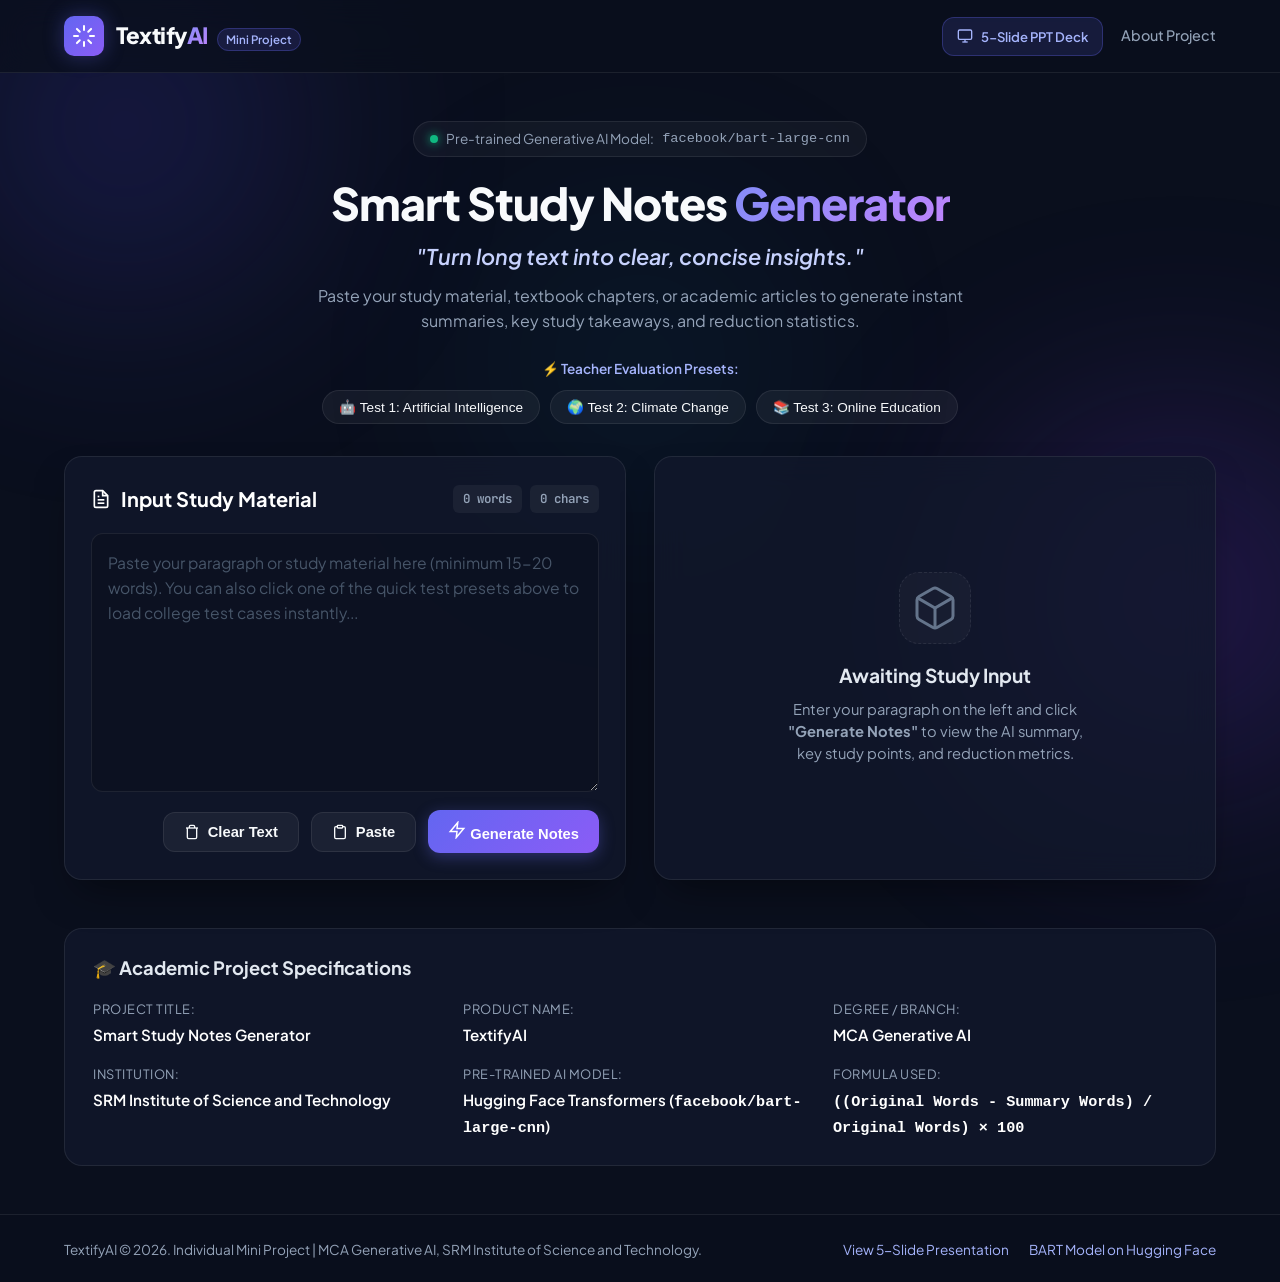
==== templates/index.html @ 0d57dd33 "Initial commit: TextifyAI - Smart Study Notes Generator college mini project" ====
<!DOCTYPE html>
<html lang="en">
<head>
  <meta charset="UTF-8">
  <meta name="viewport" content="width=device-width, initial-scale=1.0">
  <title>TextifyAI - Smart Study Notes Generator</title>
  <meta name="description" content="Turn long text into clear, concise insights using pre-trained Generative AI. College Mini Project for MCA Generative AI, SRM IST.">
  <link rel="preconnect" href="https://fonts.googleapis.com">
  <link rel="preconnect" href="https://fonts.gstatic.com" crossorigin>
  <link href="https://fonts.googleapis.com/css2?family=Plus+Jakarta+Sans:wght@300;400;500;600;700;800&family=JetBrains+Mono:wght@400;500;600&display=swap" rel="stylesheet">
  <link rel="stylesheet" href="/static/css/style.css">
</head>
<body>
  <!-- Background Glow Accents -->
  <div class="glow-orb orb-1"></div>
  <div class="glow-orb orb-2"></div>
  <div class="glow-orb orb-3"></div>

  <!-- Header Navigation -->
  <header class="navbar">
    <div class="container nav-container">
      <div class="brand">
        <div class="brand-icon">
          <svg width="24" height="24" viewBox="0 0 24 24" fill="none" stroke="currentColor" stroke-width="2" stroke-linecap="round" stroke-linejoin="round">
            <path d="M12 2v4M12 18v4M4.93 4.93l2.83 2.83M16.24 16.24l2.83 2.83M2 12h4M18 12h4M4.93 19.07l2.83-2.83M16.24 7.76l2.83-2.83"/>
          </svg>
        </div>
        <div class="brand-text">
          <span class="brand-title">Textify<span class="gradient-text">AI</span></span>
          <span class="brand-badge">Mini Project</span>
        </div>
      </div>
      <div class="nav-links">
        <a href="/slides" class="btn btn-secondary btn-sm" target="_blank">
          <svg width="16" height="16" viewBox="0 0 24 24" fill="none" stroke="currentColor" stroke-width="2">
            <rect x="2" y="3" width="20" height="14" rx="2" ry="2"/>
            <line x1="8" y1="21" x2="16" y2="21"/>
            <line x1="12" y1="17" x2="12" y2="21"/>
          </svg>
          5-Slide PPT Deck
        </a>
        <a href="#about" class="nav-link">About Project</a>
      </div>
    </div>
  </header>

  <!-- Hero Section -->
  <main class="main-wrapper">
    <section class="hero-section container">
      <div class="hero-badge">
        <span class="pulse-dot"></span>
        Pre-trained Generative AI Model: <code>facebook/bart-large-cnn</code>
      </div>
      <h1 class="main-heading">
        Smart Study Notes <span class="gradient-text">Generator</span>
      </h1>
      <p class="tagline">"Turn long text into clear, concise insights."</p>
      <p class="sub-tagline">Paste your study material, textbook chapters, or academic articles to generate instant summaries, key study takeaways, and reduction statistics.</p>

      <!-- Quick Test Preset Buttons -->
      <div class="presets-wrapper">
        <span class="presets-label">⚡ Teacher Evaluation Presets:</span>
        <div class="preset-buttons">
          <button type="button" class="preset-btn" id="btn-sample-ai">
            🤖 Test 1: Artificial Intelligence
          </button>
          <button type="button" class="preset-btn" id="btn-sample-climate">
            🌍 Test 2: Climate Change
          </button>
          <button type="button" class="preset-btn" id="btn-sample-education">
            📚 Test 3: Online Education
          </button>
        </div>
      </div>
    </section>

    <!-- Interactive Input & Result Section -->
    <section class="container app-grid">
      <!-- Input Card -->
      <div class="card input-card">
        <div class="card-header">
          <div class="card-title-group">
            <svg width="20" height="20" viewBox="0 0 24 24" fill="none" stroke="currentColor" stroke-width="2">
              <path d="M14 2H6a2 2 0 0 0-2 2v16a2 2 0 0 0 2 2h12a2 2 0 0 0 2-2V8z"/>
              <polyline points="14 2 14 8 20 8"/>
              <line x1="16" y1="13" x2="8" y2="13"/>
              <line x1="16" y1="17" x2="8" y2="17"/>
              <polyline points="10 9 9 9 8 9"/>
            </svg>
            <h2>Input Study Material</h2>
          </div>
          <div class="counter-group">
            <span class="counter-badge" id="word-count-badge">0 words</span>
            <span class="counter-badge" id="char-count-badge">0 chars</span>
          </div>
        </div>

        <div class="textarea-wrapper">
          <textarea 
            id="text-input" 
            placeholder="Paste your paragraph or study material here (minimum 15-20 words). You can also click one of the quick test presets above to load college test cases instantly..."
            rows="9"
          ></textarea>
        </div>

        <!-- Alert Notification Box -->
        <div id="alert-box" class="alert-box hidden">
          <svg width="18" height="18" viewBox="0 0 24 24" fill="none" stroke="currentColor" stroke-width="2">
            <circle cx="12" cy="12" r="10"/>
            <line x1="12" y1="8" x2="12" y2="12"/>
            <line x1="12" y1="16" x2="12.01" y2="16"/>
          </svg>
          <span id="alert-message">Please enter some text to summarize.</span>
        </div>

        <div class="card-actions">
          <button type="button" id="btn-clear" class="btn btn-outline">
            <svg width="16" height="16" viewBox="0 0 24 24" fill="none" stroke="currentColor" stroke-width="2">
              <polyline points="3 6 5 6 21 6"/>
              <path d="M19 6v14a2 2 0 0 1-2 2H7a2 2 0 0 1-2-2V6m3 0V4a2 2 0 0 1 2-2h4a2 2 0 0 1 2 2v2"/>
            </svg>
            Clear Text
          </button>
          <button type="button" id="btn-paste" class="btn btn-outline">
            <svg width="16" height="16" viewBox="0 0 24 24" fill="none" stroke="currentColor" stroke-width="2">
              <path d="M16 4h2a2 2 0 0 1 2 2v14a2 2 0 0 1-2 2H6a2 2 0 0 1-2-2V6a2 2 0 0 1 2-2h2"/>
              <rect x="8" y="2" width="8" height="4" rx="1" ry="1"/>
            </svg>
            Paste
          </button>
          <button type="button" id="btn-generate" class="btn btn-primary">
            <span class="btn-text">
              <svg width="18" height="18" viewBox="0 0 24 24" fill="none" stroke="currentColor" stroke-width="2">
                <polygon points="13 2 3 14 12 14 11 22 21 10 12 10 13 2"/>
              </svg>
              Generate Notes
            </span>
            <span class="btn-loader hidden">
              <span class="spinner"></span>
              Synthesizing Notes...
            </span>
          </button>
        </div>
      </div>

      <!-- Results Card (Revealed on output) -->
      <div class="card results-card" id="results-card">
        <!-- Placeholder Empty State -->
        <div id="empty-state" class="empty-state">
          <div class="empty-icon">
            <svg width="48" height="48" viewBox="0 0 24 24" fill="none" stroke="currentColor" stroke-width="1.5">
              <path d="M21 16V8a2 2 0 0 0-1-1.73l-7-4a2 2 0 0 0-2 0l-7 4A2 2 0 0 0 3 8v8a2 2 0 0 0 1 1.73l7 4a2 2 0 0 0 2 0l7-4A2 2 0 0 0 21 16z"/>
              <polyline points="3.27 6.96 12 12.01 20.73 6.96"/>
              <line x1="12" y1="22.08" x2="12" y2="12"/>
            </svg>
          </div>
          <h3>Awaiting Study Input</h3>
          <p>Enter your paragraph on the left and click <strong>"Generate Notes"</strong> to view the AI summary, key study points, and reduction metrics.</p>
        </div>

        <!-- Populated Results Container -->
        <div id="results-container" class="results-container hidden">
          <!-- Statistics Section -->
          <div class="stats-grid">
            <div class="stat-card">
              <div class="stat-label">Original Words</div>
              <div class="stat-value" id="stat-orig-words">0</div>
              <div class="stat-meta">Input Length</div>
            </div>
            <div class="stat-card">
              <div class="stat-label">Summary Words</div>
              <div class="stat-value" id="stat-summ-words">0</div>
              <div class="stat-meta">Generated Abstract</div>
            </div>
            <div class="stat-card highlight-card">
              <div class="stat-label">Text Reduced</div>
              <div class="stat-value highlight-value" id="stat-reduction">0.00%</div>
              <div class="progress-bar-container">
                <div class="progress-bar-fill" id="reduction-bar" style="width: 0%;"></div>
              </div>
            </div>
          </div>

          <!-- Summary Block -->
          <div class="result-block">
            <div class="result-block-header">
              <div class="block-title">
                <svg width="18" height="18" viewBox="0 0 24 24" fill="none" stroke="currentColor" stroke-width="2">
                  <path d="M2 3h6a4 4 0 0 1 4 4v14a3 3 0 0 0-3-3H2z"/>
                  <path d="M22 3h-6a4 4 0 0 0-4 4v14a3 3 0 0 1 3-3h7z"/>
                </svg>
                <h3>Generated Summary</h3>
                <span class="badge-mini">BART-Large-CNN</span>
              </div>
              <div class="block-actions">
                <button type="button" class="action-btn" id="btn-tts" title="Read summary aloud">
                  <svg width="16" height="16" viewBox="0 0 24 24" fill="none" stroke="currentColor" stroke-width="2">
                    <polygon points="11 5 6 9 2 9 2 15 6 15 11 19 11 5"/>
                    <path d="M19.07 4.93a10 10 0 0 1 0 14.14M15.54 8.46a5 5 0 0 1 0 7.07"/>
                  </svg>
                  Listen
                </button>
                <button type="button" class="action-btn" id="btn-copy-summary" title="Copy summary">
                  <svg width="16" height="16" viewBox="0 0 24 24" fill="none" stroke="currentColor" stroke-width="2">
                    <rect x="9" y="9" width="13" height="13" rx="2" ry="2"/>
                    <path d="M5 15H4a2 2 0 0 1-2-2V4a2 2 0 0 1 2-2h9a2 2 0 0 1 2 2v1"/>
                  </svg>
                  Copy
                </button>
              </div>
            </div>
            <div class="summary-content" id="summary-text">
              <!-- Summary will be inserted here -->
            </div>
          </div>

          <!-- Key Points Block -->
          <div class="result-block">
            <div class="result-block-header">
              <div class="block-title">
                <svg width="18" height="18" viewBox="0 0 24 24" fill="none" stroke="currentColor" stroke-width="2">
                  <line x1="8" y1="6" x2="21" y2="6"/>
                  <line x1="8" y1="12" x2="21" y2="12"/>
                  <line x1="8" y1="18" x2="21" y2="18"/>
                  <line x1="3" y1="6" x2="3.01" y2="6"/>
                  <line x1="3" y1="12" x2="3.01" y2="12"/>
                  <line x1="3" y1="18" x2="3.01" y2="18"/>
                </svg>
                <h3>Salient Key Points</h3>
                <span class="badge-mini">Study Takeaways</span>
              </div>
              <button type="button" class="action-btn" id="btn-copy-points" title="Copy key points">
                <svg width="16" height="16" viewBox="0 0 24 24" fill="none" stroke="currentColor" stroke-width="2">
                  <rect x="9" y="9" width="13" height="13" rx="2" ry="2"/>
                  <path d="M5 15H4a2 2 0 0 1-2-2V4a2 2 0 0 1 2-2h9a2 2 0 0 1 2 2v1"/>
                </svg>
                Copy
              </button>
            </div>
            <ul class="key-points-list" id="key-points-list">
              <!-- Key points inserted dynamically -->
            </ul>
          </div>
        </div>
      </div>
    </section>

    <!-- Academic Metadata & Information Section -->
    <section class="container info-section" id="about">
      <div class="info-card">
        <h3>🎓 Academic Project Specifications</h3>
        <div class="info-grid">
          <div class="info-item">
            <span class="info-label">Project Title:</span>
            <span class="info-val">Smart Study Notes Generator</span>
          </div>
          <div class="info-item">
            <span class="info-label">Product Name:</span>
            <span class="info-val">TextifyAI</span>
          </div>
          <div class="info-item">
            <span class="info-label">Degree / Branch:</span>
            <span class="info-val">MCA Generative AI</span>
          </div>
          <div class="info-item">
            <span class="info-label">Institution:</span>
            <span class="info-val">SRM Institute of Science and Technology</span>
          </div>
          <div class="info-item">
            <span class="info-label">Pre-trained AI Model:</span>
            <span class="info-val">Hugging Face Transformers (<code>facebook/bart-large-cnn</code>)</span>
          </div>
          <div class="info-item">
            <span class="info-label">Formula Used:</span>
            <span class="info-val"><code>((Original Words - Summary Words) / Original Words) × 100</code></span>
          </div>
        </div>
      </div>
    </section>
  </main>

  <!-- Footer -->
  <footer class="footer">
    <div class="container footer-content">
      <p>TextifyAI &copy; 2026. Individual Mini Project | MCA Generative AI, SRM Institute of Science and Technology.</p>
      <div class="footer-links">
        <a href="/slides" target="_blank">View 5-Slide Presentation</a>
        <a href="https://huggingface.co/facebook/bart-large-cnn" target="_blank" rel="noopener">BART Model on Hugging Face</a>
      </div>
    </div>
  </footer>

  <script src="/static/js/script.js"></script>
</body>
</html>
---- static/css/style.css ----
/* 
  TextifyAI - Modern AI-Themed CSS Stylesheet
  Design: Glassmorphism, Deep Violet & Slate palette, Responsive Layout
*/

:root {
  --bg-dark: #0a0f1d;
  --bg-card: rgba(18, 25, 44, 0.75);
  --bg-card-hover: rgba(26, 36, 62, 0.85);
  --border-color: rgba(255, 255, 255, 0.08);
  --border-focus: rgba(99, 102, 241, 0.6);
  --primary: #6366f1;
  --primary-glow: rgba(99, 102, 241, 0.35);
  --secondary: #8b5cf6;
  --accent-green: #10b981;
  --accent-cyan: #06b6d4;
  --text-main: #f8fafc;
  --text-muted: #94a3b8;
  --radius-lg: 18px;
  --radius-md: 12px;
  --radius-sm: 8px;
  --shadow-main: 0 20px 40px -15px rgba(0, 0, 0, 0.5);
  --transition: all 0.25s cubic-bezier(0.16, 1, 0.3, 1);
}

* {
  box-sizing: border-box;
  margin: 0;
  padding: 0;
}

body {
  background-color: var(--bg-dark);
  color: var(--text-main);
  font-family: 'Plus Jakarta Sans', sans-serif;
  line-height: 1.6;
  min-height: 100vh;
  position: relative;
  overflow-x: hidden;
}

/* Atmospheric Glow Orbs */
.glow-orb {
  position: fixed;
  border-radius: 50%;
  filter: blur(120px);
  z-index: -1;
  pointer-events: none;
  opacity: 0.4;
}

.orb-1 {
  width: 450px;
  height: 450px;
  background: radial-gradient(circle, #4f46e5 0%, transparent 70%);
  top: -100px;
  left: -100px;
}

.orb-2 {
  width: 500px;
  height: 500px;
  background: radial-gradient(circle, #7c3aed 0%, transparent 70%);
  bottom: 50px;
  right: -150px;
}

.orb-3 {
  width: 350px;
  height: 350px;
  background: radial-gradient(circle, #0284c7 0%, transparent 70%);
  top: 40%;
  left: 50%;
  transform: translate(-50%, -50%);
  opacity: 0.2;
}

/* Container */
.container {
  width: 100%;
  max-width: 1200px;
  margin: 0 auto;
  padding: 0 24px;
}

/* Header & Navbar */
.navbar {
  position: sticky;
  top: 0;
  z-index: 50;
  background: rgba(10, 15, 29, 0.75);
  backdrop-filter: blur(14px);
  border-bottom: 1px solid var(--border-color);
  padding: 16px 0;
}

.nav-container {
  display: flex;
  align-items: center;
  justify-content: space-between;
}

.brand {
  display: flex;
  align-items: center;
  gap: 12px;
}

.brand-icon {
  width: 40px;
  height: 40px;
  border-radius: 10px;
  background: linear-gradient(135deg, var(--primary), var(--secondary));
  display: flex;
  align-items: center;
  justify-content: center;
  color: #fff;
  box-shadow: 0 0 20px var(--primary-glow);
}

.brand-title {
  font-size: 1.4rem;
  font-weight: 800;
  letter-spacing: -0.5px;
}

.gradient-text {
  background: linear-gradient(135deg, #818cf8, #c084fc);
  -webkit-background-clip: text;
  -webkit-text-fill-color: transparent;
}

.brand-badge {
  font-size: 0.72rem;
  font-weight: 600;
  background: rgba(99, 102, 241, 0.15);
  color: #a5b4fc;
  border: 1px solid rgba(99, 102, 241, 0.3);
  padding: 3px 8px;
  border-radius: 20px;
  margin-left: 6px;
}

.nav-links {
  display: flex;
  align-items: center;
  gap: 18px;
}

.nav-link {
  color: var(--text-muted);
  text-decoration: none;
  font-size: 0.9rem;
  font-weight: 500;
  transition: var(--transition);
}

.nav-link:hover {
  color: var(--text-main);
}

/* Hero Section */
.hero-section {
  text-align: center;
  padding: 48px 0 32px;
}

.hero-badge {
  display: inline-flex;
  align-items: center;
  gap: 8px;
  padding: 6px 16px;
  background: rgba(255, 255, 255, 0.04);
  border: 1px solid var(--border-color);
  border-radius: 30px;
  font-size: 0.85rem;
  color: var(--text-muted);
  margin-bottom: 20px;
}

.pulse-dot {
  width: 8px;
  height: 8px;
  background-color: var(--accent-green);
  border-radius: 50%;
  box-shadow: 0 0 10px var(--accent-green);
  animation: pulse 2s infinite;
}

@keyframes pulse {
  0% { transform: scale(0.95); box-shadow: 0 0 0 0 rgba(16, 185, 129, 0.7); }
  70% { transform: scale(1); box-shadow: 0 0 0 8px rgba(16, 185, 129, 0); }
  100% { transform: scale(0.95); box-shadow: 0 0 0 0 rgba(16, 185, 129, 0); }
}

.main-heading {
  font-size: 2.8rem;
  font-weight: 800;
  line-height: 1.15;
  letter-spacing: -1px;
  margin-bottom: 12px;
}

.tagline {
  font-size: 1.35rem;
  font-weight: 600;
  color: #c7d2fe;
  font-style: italic;
  margin-bottom: 8px;
}

.sub-tagline {
  font-size: 1rem;
  color: var(--text-muted);
  max-width: 680px;
  margin: 0 auto 24px;
}

/* Preset Buttons Wrapper */
.presets-wrapper {
  margin-top: 10px;
  display: flex;
  flex-direction: column;
  align-items: center;
  gap: 10px;
}

.presets-label {
  font-size: 0.85rem;
  font-weight: 600;
  color: #a5b4fc;
}

.preset-buttons {
  display: flex;
  flex-wrap: wrap;
  justify-content: center;
  gap: 10px;
}

.preset-btn {
  background: rgba(255, 255, 255, 0.05);
  border: 1px solid var(--border-color);
  color: var(--text-main);
  padding: 8px 16px;
  border-radius: 20px;
  font-size: 0.85rem;
  font-weight: 500;
  cursor: pointer;
  transition: var(--transition);
}

.preset-btn:hover {
  background: rgba(99, 102, 241, 0.18);
  border-color: rgba(99, 102, 241, 0.4);
  color: #fff;
  transform: translateY(-2px);
}

/* Application Grid */
.app-grid {
  display: grid;
  grid-template-columns: 1fr 1fr;
  gap: 28px;
  margin-bottom: 48px;
}

@media (max-width: 900px) {
  .app-grid {
    grid-template-columns: 1fr;
  }
}

/* Card Styling */
.card {
  background: var(--bg-card);
  border: 1px solid var(--border-color);
  border-radius: var(--radius-lg);
  padding: 26px;
  box-shadow: var(--shadow-main);
  backdrop-filter: blur(16px);
  display: flex;
  flex-direction: column;
  transition: var(--transition);
}

.card:hover {
  border-color: rgba(255, 255, 255, 0.12);
}

.card-header {
  display: flex;
  align-items: center;
  justify-content: space-between;
  margin-bottom: 18px;
}

.card-title-group {
  display: flex;
  align-items: center;
  gap: 10px;
  color: #fff;
}

.card-title-group h2 {
  font-size: 1.25rem;
  font-weight: 700;
}

.counter-group {
  display: flex;
  gap: 8px;
}

.counter-badge {
  font-size: 0.78rem;
  font-weight: 600;
  padding: 4px 10px;
  background: rgba(255, 255, 255, 0.05);
  border-radius: 6px;
  color: var(--text-muted);
  font-family: 'JetBrains Mono', monospace;
}

/* Textarea */
.textarea-wrapper {
  flex: 1;
  display: flex;
}

textarea {
  width: 100%;
  background: rgba(10, 15, 29, 0.6);
  border: 1px solid var(--border-color);
  border-radius: var(--radius-md);
  padding: 16px;
  color: var(--text-main);
  font-size: 0.98rem;
  line-height: 1.6;
  resize: vertical;
  outline: none;
  transition: var(--transition);
  font-family: inherit;
}

textarea:focus {
  border-color: var(--border-focus);
  box-shadow: 0 0 0 3px var(--primary-glow);
}

textarea::placeholder {
  color: #475569;
}

/* Card Actions */
.card-actions {
  display: flex;
  align-items: center;
  justify-content: flex-end;
  gap: 12px;
  margin-top: 18px;
}

/* Buttons */
.btn {
  display: inline-flex;
  align-items: center;
  justify-content: center;
  gap: 8px;
  padding: 11px 20px;
  border-radius: var(--radius-md);
  font-size: 0.92rem;
  font-weight: 600;
  cursor: pointer;
  transition: var(--transition);
  border: none;
  text-decoration: none;
}

.btn-sm {
  padding: 8px 14px;
  font-size: 0.82rem;
}

.btn-primary {
  background: linear-gradient(135deg, var(--primary), var(--secondary));
  color: #fff;
  box-shadow: 0 4px 15px var(--primary-glow);
}

.btn-primary:hover:not(:disabled) {
  opacity: 0.92;
  transform: translateY(-2px);
  box-shadow: 0 8px 25px var(--primary-glow);
}

.btn-outline {
  background: rgba(255, 255, 255, 0.05);
  border: 1px solid var(--border-color);
  color: var(--text-main);
}

.btn-outline:hover {
  background: rgba(255, 255, 255, 0.1);
  color: #fff;
}

.btn-secondary {
  background: rgba(99, 102, 241, 0.15);
  border: 1px solid rgba(99, 102, 241, 0.3);
  color: #a5b4fc;
}

.btn-secondary:hover {
  background: rgba(99, 102, 241, 0.25);
  color: #fff;
}

.btn:disabled {
  opacity: 0.5;
  cursor: not-allowed;
  transform: none;
}

/* Spinner */
.spinner {
  display: inline-block;
  width: 16px;
  height: 16px;
  border: 2px solid rgba(255, 255, 255, 0.3);
  border-radius: 50%;
  border-top-color: #fff;
  animation: spin 0.8s linear infinite;
}

@keyframes spin {
  to { transform: rotate(360deg); }
}

/* Alert Notification */
.alert-box {
  display: flex;
  align-items: center;
  gap: 10px;
  padding: 12px 16px;
  background: rgba(239, 68, 68, 0.15);
  border: 1px solid rgba(239, 68, 68, 0.35);
  border-radius: var(--radius-md);
  color: #fca5a5;
  font-size: 0.9rem;
  margin-top: 14px;
}

/* Results Section & Empty State */
.empty-state {
  display: flex;
  flex-direction: column;
  align-items: center;
  justify-content: center;
  text-align: center;
  height: 100%;
  min-height: 350px;
  color: var(--text-muted);
}

.empty-icon {
  width: 72px;
  height: 72px;
  border-radius: 20px;
  background: rgba(255, 255, 255, 0.03);
  border: 1px dashed var(--border-color);
  display: flex;
  align-items: center;
  justify-content: center;
  margin-bottom: 16px;
  color: #64748b;
}

.empty-state h3 {
  font-size: 1.2rem;
  color: #e2e8f0;
  margin-bottom: 8px;
}

.empty-state p {
  font-size: 0.92rem;
  max-width: 320px;
  line-height: 1.5;
}

/* Populated Results Container */
.results-container {
  display: flex;
  flex-direction: column;
  gap: 22px;
  animation: fadeIn 0.4s ease;
}

@keyframes fadeIn {
  from { opacity: 0; transform: translateY(10px); }
  to { opacity: 1; transform: translateY(0); }
}

/* Stats Dashboard */
.stats-grid {
  display: grid;
  grid-template-columns: repeat(3, 1fr);
  gap: 14px;
}

.stat-card {
  background: rgba(10, 15, 29, 0.5);
  border: 1px solid var(--border-color);
  border-radius: var(--radius-md);
  padding: 14px 16px;
  display: flex;
  flex-direction: column;
}

.stat-label {
  font-size: 0.78rem;
  font-weight: 600;
  text-transform: uppercase;
  letter-spacing: 0.5px;
  color: var(--text-muted);
  margin-bottom: 6px;
}

.stat-value {
  font-size: 1.8rem;
  font-weight: 800;
  font-family: 'JetBrains Mono', monospace;
  color: #fff;
  line-height: 1.1;
}

.stat-meta {
  font-size: 0.75rem;
  color: #64748b;
  margin-top: 4px;
}

.highlight-card {
  background: linear-gradient(135deg, rgba(16, 185, 129, 0.1), rgba(6, 182, 212, 0.1));
  border-color: rgba(16, 185, 129, 0.3);
}

.highlight-value {
  color: #34d399;
}

.progress-bar-container {
  width: 100%;
  height: 6px;
  background: rgba(255, 255, 255, 0.1);
  border-radius: 4px;
  overflow: hidden;
  margin-top: 8px;
}

.progress-bar-fill {
  height: 100%;
  background: linear-gradient(90deg, #10b981, #06b6d4);
  transition: width 0.8s cubic-bezier(0.16, 1, 0.3, 1);
}

/* Result Blocks */
.result-block {
  background: rgba(10, 15, 29, 0.5);
  border: 1px solid var(--border-color);
  border-radius: var(--radius-md);
  padding: 18px;
}

.result-block-header {
  display: flex;
  align-items: center;
  justify-content: space-between;
  margin-bottom: 12px;
}

.block-title {
  display: flex;
  align-items: center;
  gap: 8px;
  color: #fff;
}

.block-title h3 {
  font-size: 1.05rem;
  font-weight: 700;
}

.badge-mini {
  font-size: 0.7rem;
  font-weight: 600;
  padding: 2px 8px;
  background: rgba(99, 102, 241, 0.15);
  border: 1px solid rgba(99, 102, 241, 0.3);
  color: #a5b4fc;
  border-radius: 12px;
  font-family: 'JetBrains Mono', monospace;
}

.block-actions {
  display: flex;
  gap: 8px;
}

.action-btn {
  background: rgba(255, 255, 255, 0.05);
  border: 1px solid var(--border-color);
  color: var(--text-muted);
  padding: 5px 10px;
  border-radius: 6px;
  font-size: 0.78rem;
  font-weight: 600;
  cursor: pointer;
  display: inline-flex;
  align-items: center;
  gap: 5px;
  transition: var(--transition);
}

.action-btn:hover {
  background: rgba(255, 255, 255, 0.12);
  color: #fff;
}

.summary-content {
  font-size: 0.98rem;
  line-height: 1.7;
  color: #e2e8f0;
}

.key-points-list {
  list-style: none;
  display: flex;
  flex-direction: column;
  gap: 10px;
}

.key-points-list li {
  position: relative;
  padding-left: 24px;
  font-size: 0.93rem;
  line-height: 1.55;
  color: #cbd5e1;
}

.key-points-list li::before {
  content: "•";
  position: absolute;
  left: 6px;
  color: var(--accent-green);
  font-size: 1.3rem;
  line-height: 1;
}

/* Info Section */
.info-section {
  margin-bottom: 48px;
}

.info-card {
  background: var(--bg-card);
  border: 1px solid var(--border-color);
  border-radius: var(--radius-lg);
  padding: 24px 28px;
}

.info-card h3 {
  font-size: 1.15rem;
  font-weight: 700;
  margin-bottom: 16px;
  color: #e2e8f0;
}

.info-grid {
  display: grid;
  grid-template-columns: repeat(auto-fit, minmax(280px, 1fr));
  gap: 16px;
}

.info-item {
  display: flex;
  flex-direction: column;
  gap: 4px;
}

.info-label {
  font-size: 0.8rem;
  color: var(--text-muted);
  text-transform: uppercase;
  letter-spacing: 0.5px;
}

.info-val {
  font-size: 0.95rem;
  font-weight: 600;
  color: #fff;
}

/* Footer */
.footer {
  border-top: 1px solid var(--border-color);
  background: rgba(10, 15, 29, 0.85);
  padding: 24px 0;
  font-size: 0.85rem;
  color: var(--text-muted);
}

.footer-content {
  display: flex;
  align-items: center;
  justify-content: space-between;
  flex-wrap: wrap;
  gap: 12px;
}

.footer-links {
  display: flex;
  gap: 20px;
}

.footer-links a {
  color: #a5b4fc;
  text-decoration: none;
  transition: var(--transition);
}

.footer-links a:hover {
  color: #fff;
  text-decoration: underline;
}

.hidden {
  display: none !important;
}
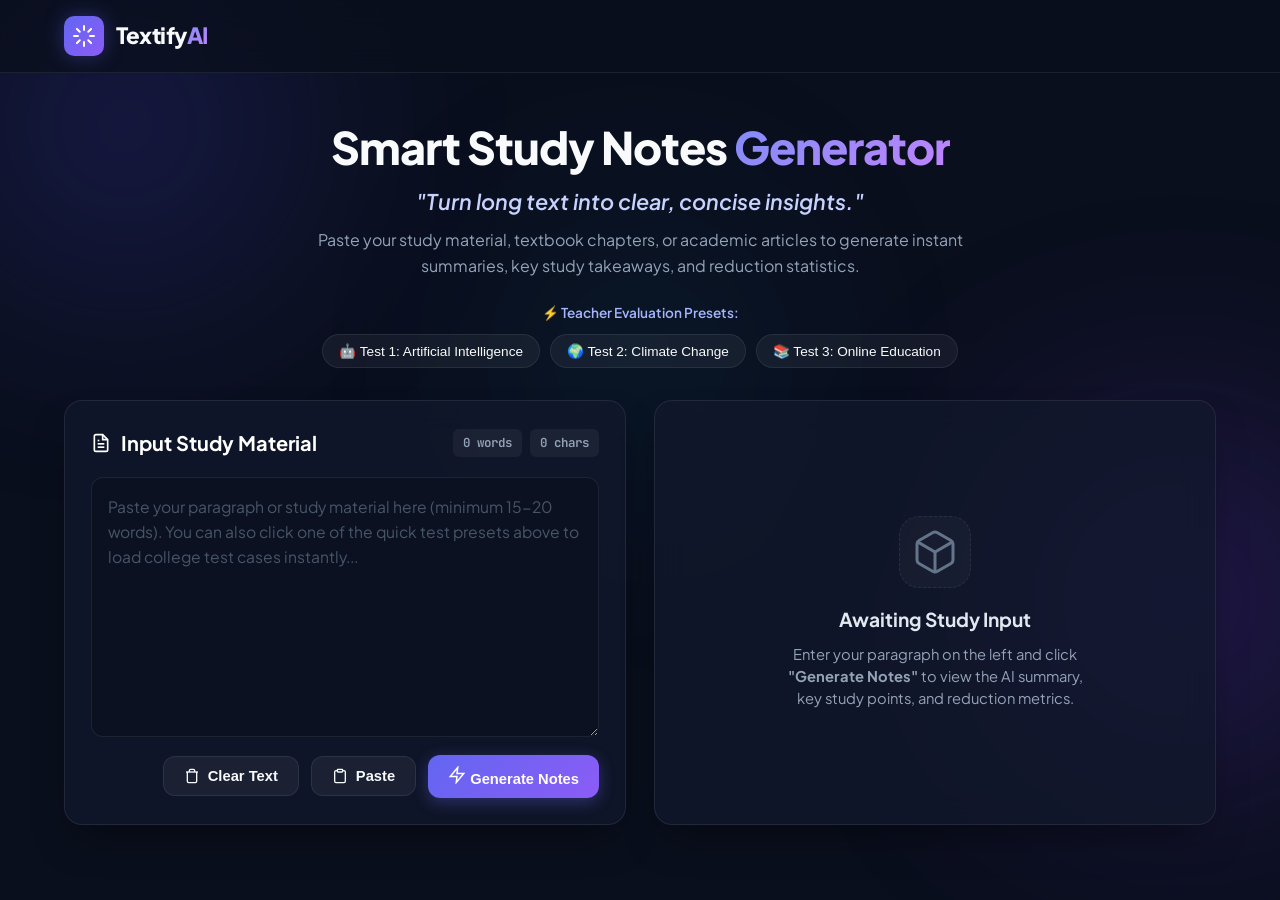
==== commit e46a232a: "Update TextifyAI website" ====
--- a/templates/index.html
+++ b/templates/index.html
@@ -27,30 +27,16 @@
         </div>
         <div class="brand-text">
           <span class="brand-title">Textify<span class="gradient-text">AI</span></span>
-          <span class="brand-badge">Mini Project</span>
-        </div>
-      </div>
-      <div class="nav-links">
-        <a href="/slides" class="btn btn-secondary btn-sm" target="_blank">
-          <svg width="16" height="16" viewBox="0 0 24 24" fill="none" stroke="currentColor" stroke-width="2">
-            <rect x="2" y="3" width="20" height="14" rx="2" ry="2"/>
-            <line x1="8" y1="21" x2="16" y2="21"/>
-            <line x1="12" y1="17" x2="12" y2="21"/>
-          </svg>
-          5-Slide PPT Deck
-        </a>
-        <a href="#about" class="nav-link">About Project</a>
-      </div>
+        </div>
+      </div>
+
     </div>
   </header>
 
   <!-- Hero Section -->
   <main class="main-wrapper">
     <section class="hero-section container">
-      <div class="hero-badge">
-        <span class="pulse-dot"></span>
-        Pre-trained Generative AI Model: <code>facebook/bart-large-cnn</code>
-      </div>
+
       <h1 class="main-heading">
         Smart Study Notes <span class="gradient-text">Generator</span>
       </h1>
@@ -245,50 +231,7 @@
       </div>
     </section>
 
-    <!-- Academic Metadata & Information Section -->
-    <section class="container info-section" id="about">
-      <div class="info-card">
-        <h3>🎓 Academic Project Specifications</h3>
-        <div class="info-grid">
-          <div class="info-item">
-            <span class="info-label">Project Title:</span>
-            <span class="info-val">Smart Study Notes Generator</span>
-          </div>
-          <div class="info-item">
-            <span class="info-label">Product Name:</span>
-            <span class="info-val">TextifyAI</span>
-          </div>
-          <div class="info-item">
-            <span class="info-label">Degree / Branch:</span>
-            <span class="info-val">MCA Generative AI</span>
-          </div>
-          <div class="info-item">
-            <span class="info-label">Institution:</span>
-            <span class="info-val">SRM Institute of Science and Technology</span>
-          </div>
-          <div class="info-item">
-            <span class="info-label">Pre-trained AI Model:</span>
-            <span class="info-val">Hugging Face Transformers (<code>facebook/bart-large-cnn</code>)</span>
-          </div>
-          <div class="info-item">
-            <span class="info-label">Formula Used:</span>
-            <span class="info-val"><code>((Original Words - Summary Words) / Original Words) × 100</code></span>
-          </div>
-        </div>
-      </div>
-    </section>
-  </main>
-
-  <!-- Footer -->
-  <footer class="footer">
-    <div class="container footer-content">
-      <p>TextifyAI &copy; 2026. Individual Mini Project | MCA Generative AI, SRM Institute of Science and Technology.</p>
-      <div class="footer-links">
-        <a href="/slides" target="_blank">View 5-Slide Presentation</a>
-        <a href="https://huggingface.co/facebook/bart-large-cnn" target="_blank" rel="noopener">BART Model on Hugging Face</a>
-      </div>
-    </div>
-  </footer>
+
 
   <script src="/static/js/script.js"></script>
 </body>
